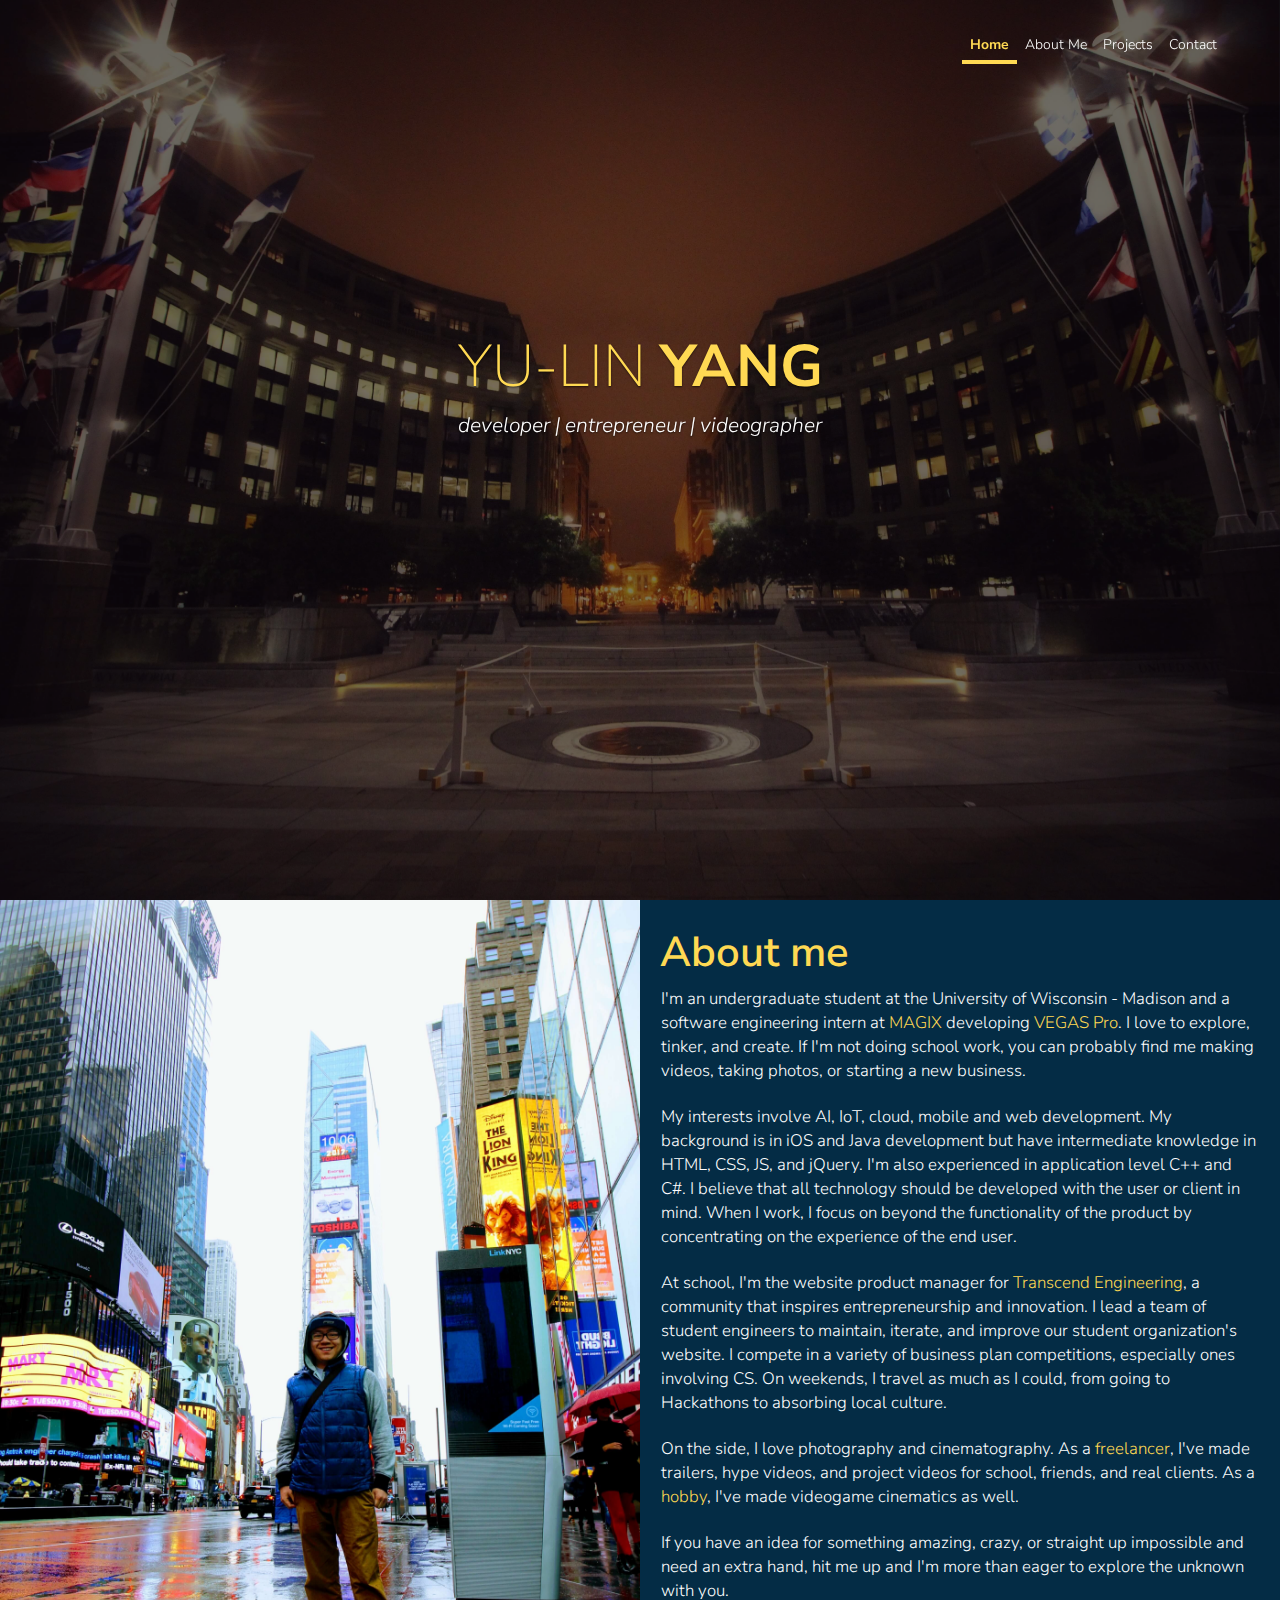
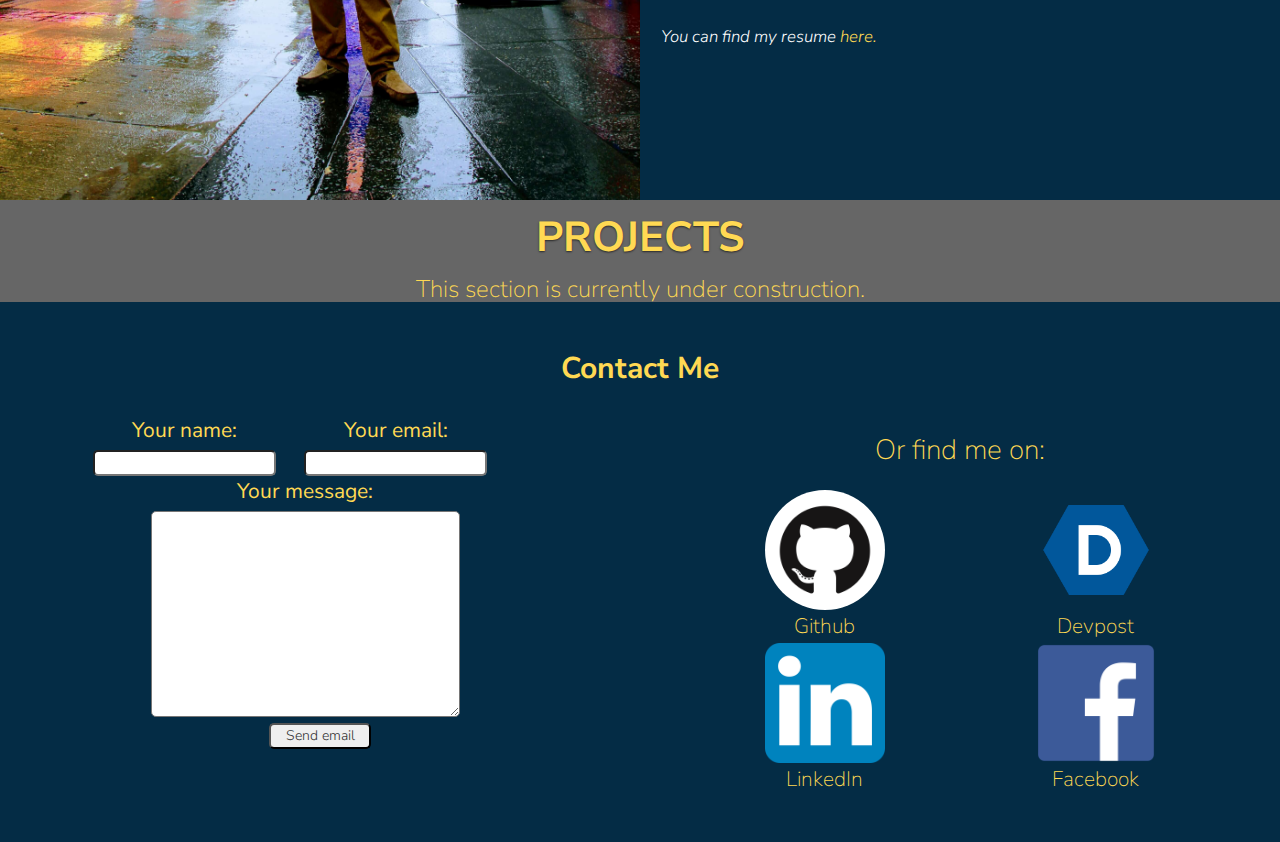
==== index.html @ 36b56dd6 "Revise description" ====
<!DOCTYPE html>
<html lang="en">

<head>
  <meta charset="UTF-8">
  <meta name="referrer" content="origin">
  <title>Yu-Lin's Website</title>
  <link rel="stylesheet" href="https://maxcdn.bootstrapcdn.com/bootstrap/3.3.1/css/bootstrap.min.css">
  <link rel="stylesheet" href="css/style.css">
  <script src="js/prefixfree.min.js"></script>
  <meta name="viewport" content="width=device-width, initial-scale=1, maximum-scale=1, user-scalable=no">
  <meta name="theme-color" content="#042C45">
  <meta name="apple-mobile-web-app-status-bar-style" content="#042C45">
  <meta name="msapplication-navbutton-color" content="#042C45">
  <link rel="shortcut icon" href="resources/favicon.gif" />
  

  <meta property="og:title" content="Yu-Lin Yang"/>
  <meta property="og:type" content="profile"/>
  <meta property="og:url" content="http://www.yulinyang.me/"/>
  <meta property="og:image" content=" http://yulinyang.me/resources/preview.png"/>
  <meta property="og:site_name" content="Yu-Lin's Website"/>
  <meta property="fb:app_id" content="1234567890987654321"/>
  <meta property="og:description" content="Welcome to my site! Hope you enjoy!"/>
</head>














<body>

<header>
  <nav class="navbar navbar-default navbar-fixed-top" role="navigation">
    <div class="container">
      <div class="navbar-header">
        <button type="button" class="navbar-toggle collapsed" data-toggle="collapse" data-target="#collapse">
          <span class="sr-only">Toggle navigation</span>
          <span class="icon-bar"></span>
          <span class="icon-bar"></span>
          <span class="icon-bar"></span>
        </button>
        
      </div><!-- navbar-header -->





      <div class="collapse navbar-collapse" id="collapse">
        <ul class="nav navbar-nav navbar-right">
          <li class="active"><a href="#featured">Home</a></li>
          <li><a href="#about">About Me</a></li>
          <li><a href="#projects">Projects</a></li>
          <li><a href="#contact">Contact</a></li>
        </ul>        
      </div><!-- collapse navbar-collapse -->
    </div><!-- container -->
  </nav>



  <div class="carousel fade" data-ride="carousel" id="featured">

      <div class ="introduction">

          <h3>YU-LIN <b>YANG</b></h3>
          <p><i>developer | entrepreneur | videographer</i></p>
      </div>


    <ol class="carousel-indicators">
    </ol>

    <div class="carousel-inner fullheight" data-interval="20000">
            <div class="item active"><img src="resources/1.jpg"></div>
            <div class="item"><img src="resources/2.jpg"></div>
            <div class="item"><img src="resources/3.jpg"></div>
            <div class="item"><img src="resources/4.jpg"></div>     
            <div class="item"><img src="resources/5.jpg"></div>
            <div class="item"><img src="resources/6.jpg"></div>  
            <div class="item"><img src="resources/7.jpg"></div>              
    </div><!-- carousel-inner -->


    <a class="left carousel-control" href="#featured" role="button" data-slide="prev">
      <span class="glyphicon glyphicon-chevron-left"></span>
    </a>
    <a class="right carousel-control" href="#featured" role="button" data-slide="next">
      <span class="glyphicon glyphicon-chevron-right"></span>
    </a>
  </div><!-- featured carousel -->


</header>








<div class="main">

  <div class="page" id="about">
    <div class="container-fluid" id="about_container">
      <div class="row" id="about_row">

        <div class=" halfPicture col-lg-6 col-md-6 fullheight" id="portrait">
        </div> 

        <div class="about_text col-lg-6 col-md-6 fullheight" id="about_text_id">
              <h3>About me</h3>
              <p>I'm an undergraduate student at the University of Wisconsin - Madison and a software engineering intern at <a href="http://www.magix.com/us/" target="_blank">MAGIX</a> developing <a href="http://www.vegascreativesoftware.com/us/" target="_blank">VEGAS Pro</a>. I love to explore, tinker, and create. If I'm not doing school work, you can probably find me making videos, taking photos, or starting a new business.</p><br>
              <p>My interests involve AI, IoT, cloud, mobile and web development. My background is in iOS and Java development but have intermediate knowledge in HTML, CSS, JS, and jQuery. I'm also experienced in application level C++ and C#. I believe that all technology should be developed with the user or client in mind. When I work, I focus on beyond the functionality of the product by concentrating on the experience of the end user.
              </p><br>
              <p>At school, I'm the website product manager for <a href="http://transcend.engineering/" target="_blank">Transcend Engineering</a>, a community that inspires entrepreneurship and innovation. I lead a team of student engineers to maintain, iterate, and improve our student organization's website. I compete in a variety of business plan competitions, especially ones involving CS. On weekends, I travel as much as I could, from going to Hackathons to absorbing local culture.
              </p><br>
              <p>On the side, I love photography and cinematography. As a <a href="https://www.youtube.com/user/SayW4Wumbo" target="_blank">freelancer</a>, I've made trailers, hype videos, and project videos for school, friends, and real clients. As a <a href="https://www.youtube.com/user/triplexlink" target=_"blank">hobby</a>, I've made videogame cinematics as well.
              </p><br>
              <p>If you have an idea for something amazing, crazy, or straight up impossible and need an extra hand, hit me up and I'm more than eager to explore the unknown with you.
              </p><br>
              <p><em>You can find my resume <a href="resources/Yu-Lin_Yang_Resume_2017.pdf" target="_blank">here.</a></em>
        </div> 


      </div><!-- outer row -->
    </div><!-- container -->
  </div><!-- about page -->




  <div class="page" id="projects">
    <div id="h2Title"><h2>PROJECTS</h2></div>
    <div id="h3Title"><h3>This section is currently under construction.</h3></div>





<!--

    <div class="container" id="proj_cont">
      
      <div class="row" id="proj_row">

          <div class="proj col-md-6 col-lg-4">
            <img class="globe" src="resources/globe.png" alt="Avatar">
            <div class="middle">
                <div class="midtext">
                  <a href="projects/globe.html">3D Infographic</a> of Global Terrorism Attacks from 2012-2014 (2016, web.gl, html, css, js)
                </div>
              </div>
            <span class="project"></span>
          </div>



          <div class="proj col-md-6 col-lg-4">
            <img class="globe" src="resources/pocketnote.jpg" alt="Avatar">
            <div class="middle">
                <div class="midtext">
                  <a href="projects/pocketnote.html">PocketNote</a>
                </div>
              </div>
            <span class="project"></span>
          </div>


          <div class="proj col-md-6 col-lg-4">
            <img class="globe" src="resources/ticketbuddy.jpg" alt="Avatar">
            <div class="middle">
                <div class="midtext">
                  <a href="projects/ticketbuddy.html">TicketBuddy</a>
                </div>
              </div>
            <span class="project"></span>
          </div>

          <div class="proj col-md-6 col-lg-4">
            <img class="globe" src="resources/sweeper.jpg" alt="Avatar">
            <div class="middle">
                <div class="midtext">
                  <a href="projects/sweeper.html">Sweeper</a>
              </div>
            <span class="project"></span>
          </div>










        <blockquote class="proj col-md-6 col-lg-3" id="ticketbuddy">
          <div class="quote">
            <span class="intro">UW-Madison TicketBuddy <br>(2016, iOS, Swift, Xcode, Firebase, Node.js)</span>
            <span class="more">At UW Madison, there are many people trying to buy/sell football tickets the day before/of the game and trying to communicate over other forms of social media such as Facebook and Snapchat. Many of the buyers/sellers have trouble communicating with other buyers/sellers. This app attempts to streamline that process of finding matches and efficiently completing transactions. I used Swift in Xcode to build the foundation of the app. I implemented Firebase to have a database to store the login data. I instantiated a local Node.js server to store the posting data for each game.<p> More information can be found <a href="https://github.com/yyang0087/TicketBuddy" target="_blank">here.</a></p>
            </span>
            <span class="project"></span>
          </div>
        </blockquote>

        <blockquote class="proj col-md-6 col-lg-3" id="pocketnote">
          <div class="quote">
            <span class="intro">PocketNote (2016, iOS, Swift, XCode)</span>
            <span class="more">This is a simple notetaking app that is made to mimic a short, clean, and concise note in a pocket. The design is to minimize clutter, and notifications allow the user to be periodically reminded of the note. <p> More information can be found <a href="https://github.com/yyang0087/PocketNote"target="_blank">here.</a></p></span>
            <span class="project"></span>
          </div>
        </blockquote>

        <blockquote class="proj col-md-6 col-lg-3" id="sweeper">
          <div class="quote">
            <span class="intro">Process Sweeper (2015, Processing, Java)</span>
            <span class="more">This is a mini project during the summer of 2015 that utilizes Processing, a software that allows intuitive visual Java.<p> More information can be found <a href="https://github.com/yyang0087/Process-Sweeper" target="_blank">here.</a></p></span>
            <span class="project"></span>
          </div>
        </blockquote>


-->

      </div>
    </div><!-- container -->
  </div><!-- testimonials page -->
  <!-- <div id="h3Title"><h3>I apologize for the inconvenience :-)</h3></div> -->
</div><!-- main -->




<div class="page" id="contact">
  <div class="container-fluid">
    <h2><b>Contact Me</b></h2>
    <div class="row" id="cform">


      <form class="col-lg-6" id="contact-form" method="POST">
        <div class ='row col-lg-12'>
          <div class="row col-lg-5 col-lg-offset-1">
            <label class= "contact_title" for="name" style="font-weight:normal;">Your name:</label><br />
            <input type="text" name="name" placeholder="" type="text" size"30" /><br />
          </div>
          <div class="row col-lg-5">
            <label class= "contact_title" for="email" style="font-weight:normal;">Your email:</label><br />
            <input type="email" name="_replyto" placeholder="">
            <input type="hidden" name="_subject" value="Website contact" />
          </div>
        </div>
        <div class="row col-lg-12">
          <label class= "contact_title" for="message" style="font-weight:normal;">Your message:</label><br />
          <textarea name="message" placeholder=""rows="10" cols="36"></textarea><br />
          <input type="text" name="_gotcha" style="display:none" />
        </div>

          <input class="row col-lg-2 col-lg-offset-5" type="submit" value="Send email">
      </form>
      <script>
          var contactform =  document.getElementById('contact-form');
          contactform.setAttribute('action', 'https://formspree.io/' + 'yyang0087' + '@' + 'gmail' + '.' + 'com');
      </script>

      <div class="container-fluid col-lg-6" id="icons">
            <h3 class= "contact_title" >Or find me on: </h3>
            <div class="row">
              <article class="links col-xs-6">
                <a href="https://github.com/yyang0087" target="_blank">
                  <img class="icon" src="resources/gh.png" alt="Icon" id="git">
                  <h4 class= "contact_title" >Github</h4>
                </a>
              </article>
              <article class="links col-xs-6">
                <a href="https://devpost.com/yyang0087" target="_blank">
                  <img class="icon" src="resources/devpost.png" alt="Icon">
                  <h4 class= "contact_title" >Devpost</h4>
                </a>
              </article>
              <article class="links col-xs-6">
                <a href="https://www.linkedin.com/in/yu-lin-yang-665923103" target="_blank">
                  <img class="icon" src="resources/linkedin.png" alt="Icon">
                  <h4 class= "contact_title" >LinkedIn</h4>
                </a>
              </article>
              <article class="links col-xs-6">
                <a href="https://facebook.com/yyang0087" target="_blank">
                  <img class="icon" src="resources/facebook.png" alt="Icon">
                  <h4 class= "contact_title" >Facebook</h4>
                </a>
              </article>

            </div>
      </div> <!-- doctor -->  


    </div>        
  </div>
</div>

<script src="https://ajax.googleapis.com/ajax/libs/jquery/1.11.1/jquery.min.js"></script>
<script src="https://maxcdn.bootstrapcdn.com/bootstrap/3.3.1/js/bootstrap.min.js"></script>
<script src="js/main.js"></script>
</body>
</html>
---- css/style.css ----
@import url('https://fonts.googleapis.com/css?family=Nunito+Sans:300,400,600,700');

/**  Basic Page CSS **/
body{
  font-family: "Nunito Sans", sans-serif;
  font-weight: 300;
  font-size: 2em;
  position: relative;
}

h1, h2, h3, h4, h5, h6 {
  font-family: "Nunito Sans", sans-serif;
  font-weight: 100;
  margin: 0;
}
#h3Title {
  text-align: center;
  color: #FFD953;
}

@media all and (max-width: 2560px) { /* screen size until 1200px */
    body {
        font-size: 1.7em; /* 1.5x default size */
    }
}
@media all and (max-width: 1367px) { /* screen size until 1200px */
    body {
        font-size: 1.4em; /* 1.5x default size */
    }
}
@media all and (max-width: 800px) { /* screen size until 1000px */
    body {
        font-size: 1.2em; /* 1.2x default size */
    }
}

@media all and (max-height: 769px) { /* screen size until 1000px */
    .about_text {
        font-size: 0.8em; /* 1.2x default size */
    }
}
@media all and (max-height: 545px) { /* screen size until 1000px */
    .about_text {
        font-size: 0.6em; /* 1.2x default size */
    }
}


.about_text a {
    color: #FFD953; !important;
}

/**  Header Navigation **/

header .navbar {
  padding: 30px 0;
  transition: all .5s ease-out;
}

header .navbar-default {
  background-color: transparent;
  border: none;
}

header .navbar-default .navbar-nav a {
  color: white;
  padding: 5px 8px;
}

header .navbar-default .navbar-nav a:hover {
  color: #ffc266;
}

header .navbar-default .navbar-nav .active a {
  font-weight: 700;
  color: #FFD953;
  background: transparent;
  border-bottom: 4px solid #FFD953;
  text-shadow: none;
}

header .navbar-default .navbar-nav .active a:hover {
  color: #80b3ff;
  background: transparent;
  text-shadow: none;
}


/**  Navbar Toggle **/
header .navbar-toggle {
  background-color: #279182;
}

header .navbar-default .navbar-toggle .icon-bar {
  background-color: white;
}

@media only screen
and (max-width: 768px) {
  header .navbar-collapse.in {
    background-color: rgba(0,0,0, .5);
  }
}

/**  nav inbody **/

header .inbody {
  background: rgb(35,80,103);
}

header .navbar.inbody {
  padding-top: 0;
  padding-bottom: 0;
}

header .navbar.inbody .navbar-nav {
  padding-top: 10px;
}

header .inbody .navbar-brand {
  background-size: 43px;
  background-position: top left;
  margin-top: 5px;
  padding-bottom: 0;
  margin-left: 10px;
}

header .inbody .navbar-brand h1 {
  font-size: 1.1em;
  padding-left: 38px;
}

header .inbody .navbar-brand span.subhead {
  display: none;
}


/**header .introduction {
  position: absolute;
  bottom: 50%;
  left: 25%;
  z-index: 100;
  color: white;
  text-shadow: 0 1px 2px rgba(0,0,0,.6);
  text-align: center;
  margin-bottom: 30px;
}*/
header .introduction {
    width: 90%;
    height: 50%;

    position: absolute;
    z-index: 200;
    top:200px;
    bottom: 0;
    left: 0;
    right: 0;

    margin: auto;
    color: white;
    text-shadow: 0 1px 2px rgba(0,0,0,.6);
    text-align: center;
}
header .introduction img.icon {
  display: none;
  width: 150px;
  margin: 0 auto;
  margin-bottom: 0px;
  border-radius: 200px;
}
header .introduction h3 {
  font-size: 4.2em;
  margin: 10px;
  color: #FFD953;

}
header .introduction p {
  font-size: 1.5em;
  margin: 10px;
  color: #FFFFFF;
}


/**  Carousel Fade **/

.carousel.fade {
  opacity: 1;
}

.carousel.fade .item {
  transition: opacity ease-out 1.5s;
  left: 0;
  opacity: 0;
  top: 0;
  position: absolute;
  width: 100%;
  display: block;
}

.carousel.fade .item:first-child {
  top: auto;
  opacity: 1;
  position: relative;
}

.carousel.fade .item.active {
  opacity: 1;

}

.carousel-control {
  opacity: 0;
}

.carousel-control.right,
.carousel-control.left {
  background-image: none;
}

#featured .item {
  background-size: cover;
  background-repeat: no-repeat;
  background-position: center center;
  width: 100%;
  height: 100%;
  filter: brightness(50%);
}







/**  Page **/
.page {
  padding: 50px 0;
}

.page h2 {
  color: #FFD953;
  text-align: center;
  margin-bottom: 30px;
}




/**  Page -- About Me **/

#about {
  padding: 0px;
  /**background-image: linear-gradient(to bottom, #E4D29D, #CDAE50);*/
}


.about_text {
  padding: 20px 0px;
  left: 0;
  right: 0;
  z-index: 150;
  background: #042C45;
}

.about_text h3 {
  
  font-weight: 600;
  font-size: 3em;
  color: #FFD953;
  padding: 10px;
  margin: 0px 10px 0px;
}

.about_text p {
  font-size: 1.2em;
  padding: 1px;
  margin: 0px 20px;
  color: #FFFFFF;
}

.about_text img {
  width: 100%;
}
.halfPicture{
  background: url(../resources/candidate.jpg) no-repeat center center;
  background-size: cover;

}
.extend{
  height: auto !important;
}
.restore {
  background-size: cover;
}
.elim {
  display: none;
}

/**
.about_text_adjustment {
  background: url(../resources/train.jpg) no-repeat center center;
  background-size: cover;
  filter: brightness(70%);
}*/
.container_fluid .about_text_adjustment p {
  font-size: 1em;
  color: #000000;
}











/**  Page -- projects **/

#projects {
  padding: 0;
  /**background: url(../resources/6.jpg) no-repeat fixed center;*/
  background-color: #666666;
}
#proj_row {

}
.proj {
  overflow: hidden;
  text-align: center;
  padding: 10px 10px;
}
.globe {
    max-width:100%;
    /*max-height:50%;*/
    vertical-align: middle;
}
#projects h2 {
  /**display: none;*/
  font-size: 3em;
  color: #FFD953;
  line-height: 1.8;
  font-weight: bold;
  margin: auto;
  text-shadow: 0 1px 2px rgba(0,0,0,.6);
  text-align: center;
}




.middle {
  position: absolute;
  top: 0;
  bottom: 0;
  left: 0;
  right: 0;
  height: 100%;
  width: 100%;
  opacity: 0;
  transition: .5s ease;
  background-color: rgba(0,0,0,0.5);
  margin: 10px;
  vertical-align: center;
}

.proj:hover .middle {
  opacity: 1;
}

#projects .globe {

}
.midtext {
  color: white;
  font-size: 20px;
  position: absolute;
  top: 50%;
  left: 50%;
  transform: translate(-50%, -50%);
  -ms-transform: translate(-50%, -50%);
}








#projects blockquote {
  margin: 0;
  padding: 0;
  border-left: none;
  min-height: 500px;
  position: relative;
}

#projects blockquote .quote {
  background-color: rgba(255,255,255,.6);
  padding: 20px 5%;
  position: absolute;
  bottom: 0;
  width: 75%;
  font-weight: 400;
  border-radius: 0 50px 0 0;
}

#projects blockquote .quote:hover {
  background-color: rgba(239,240,196,.9);
}

#projects #pocketnote {
  background: url(../resources/pocketnote.jpg) no-repeat center center;
  background-size: cover;
}

#projects #ticketbuddy {
  background: url(../resources/ticketBuddy.jpg) no-repeat center center;
  background-size: cover;
}

#projects #sweeper {
  background: url(../resources/sweeper.jpg) no-repeat center center;
  background-size: cover;
}

#projects .quote {
  font-size: 1.2em;
  line-height: 110%;
  font-weight: 400;
}


#projects .quote .more, #projects .project {
  opacity: 0;
  font-size: 0;
  line-height: 0;
  padding-top: 10px;
}


#projects .quote:hover .more {
  font-family: "Open Sans", sans-serif;
  font-weight: 100;
  display: block;
  opacity: 1;
  font-size: .8em;
  line-height: 120%;
}

#projects .quote:hover .project {
  display: block;
  font-size: .7em;
  text-align: right;
}


#projects .quote:hover .intro::after {
  content: '';
}


.thumb {
    margin-bottom: 30px;
}
.proj-thumbnails {

  border-radius: 55px;
}


.featureproj {
    display: block;
    width: 100%;
    margin: 0;
}

.author {
    font-style: italic;
    line-height: 1.3;
    color: #aab6aa;
}

.blog-stripe .block-title {
    background: black;
    width: 100%;
    color: white;
    height: 100px;
    padding-top: 20px;
}

.all-blogs .media {
    margin-left: -40px;
    padding-bottom: 20px;
    border-bottom: 1px solid #CCCCCC;
}












/**  Page -- contact **/
#contact{
  background: rgba(104,73,49,.5);
  background: #042C45;
  background-size: cover;
  text-align: center;

}
#contact img.icon {
  text-align: center;
  display: block;
  margin: 5px auto;
  width: 120px;
}
#icons {
  padding: 0 5%;
}
/**#contact .form {
  background-color: #55ffff;
  background-size: cover;
  margin: 0 auto;
}
*/
/**#contact .container {
  background-color: #55ffff;
  background-size: cover;
}
*/

.links {
  margin: 0px 0;
  text-align: center;
  max-width:100%;
  max-height:100%;
}
/**@media only screen 
and (min-width: 450px)
and (max-width: 768px) {
  .link img {
    padding: 0 20%;
  }
}


*/
input{
  -webkit-border-radius: 5px;
  -moz-border-radius: 5px;
  border-radius: 5px;
}
textarea {
  -webkit-border-radius: 5px;
  -moz-border-radius: 5px;
  border-radius: 5px;
}
.contact_title {
  font-size: 1.5em;
  color: #FFD953;
}
#contact h3 {
  margin: 10px;
  font-size: 2em;
  color: #FFD953;
  line-height: 1.8;
}
#git {
  border-radius: 900px;
}
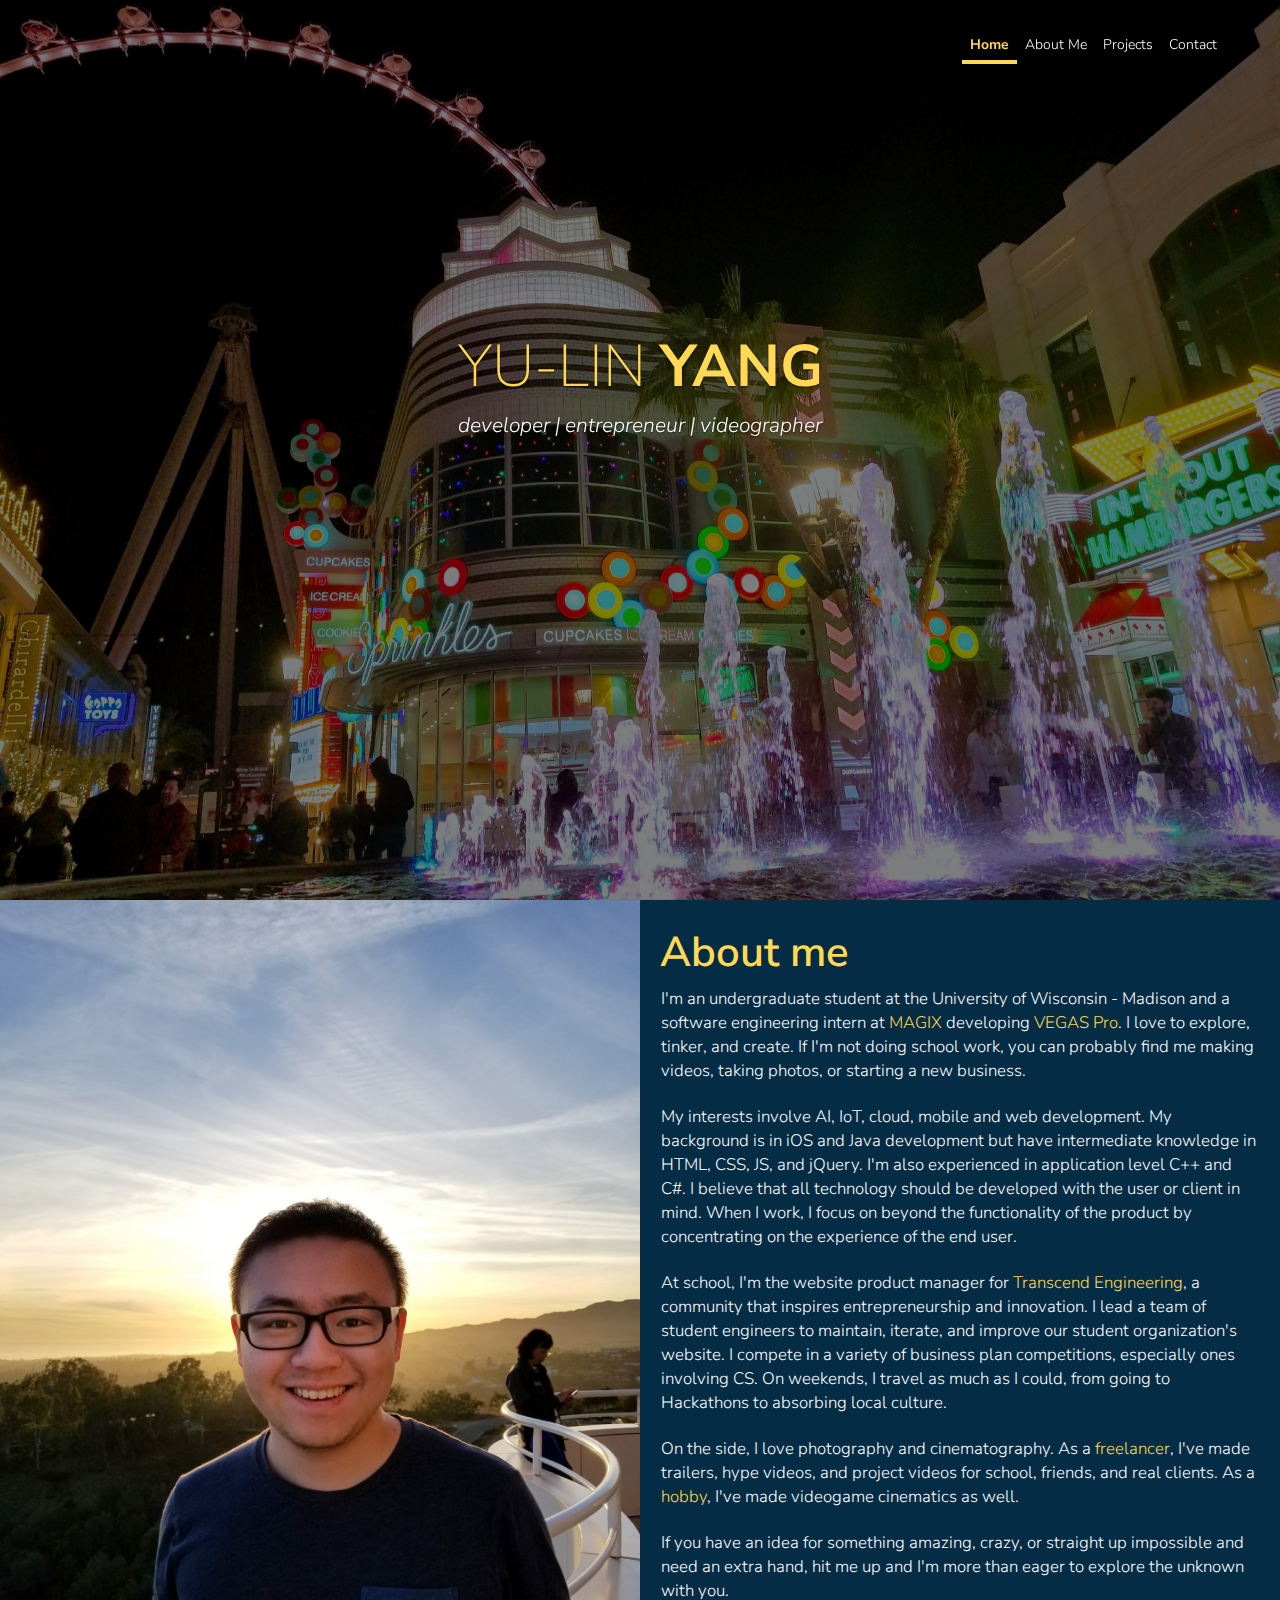
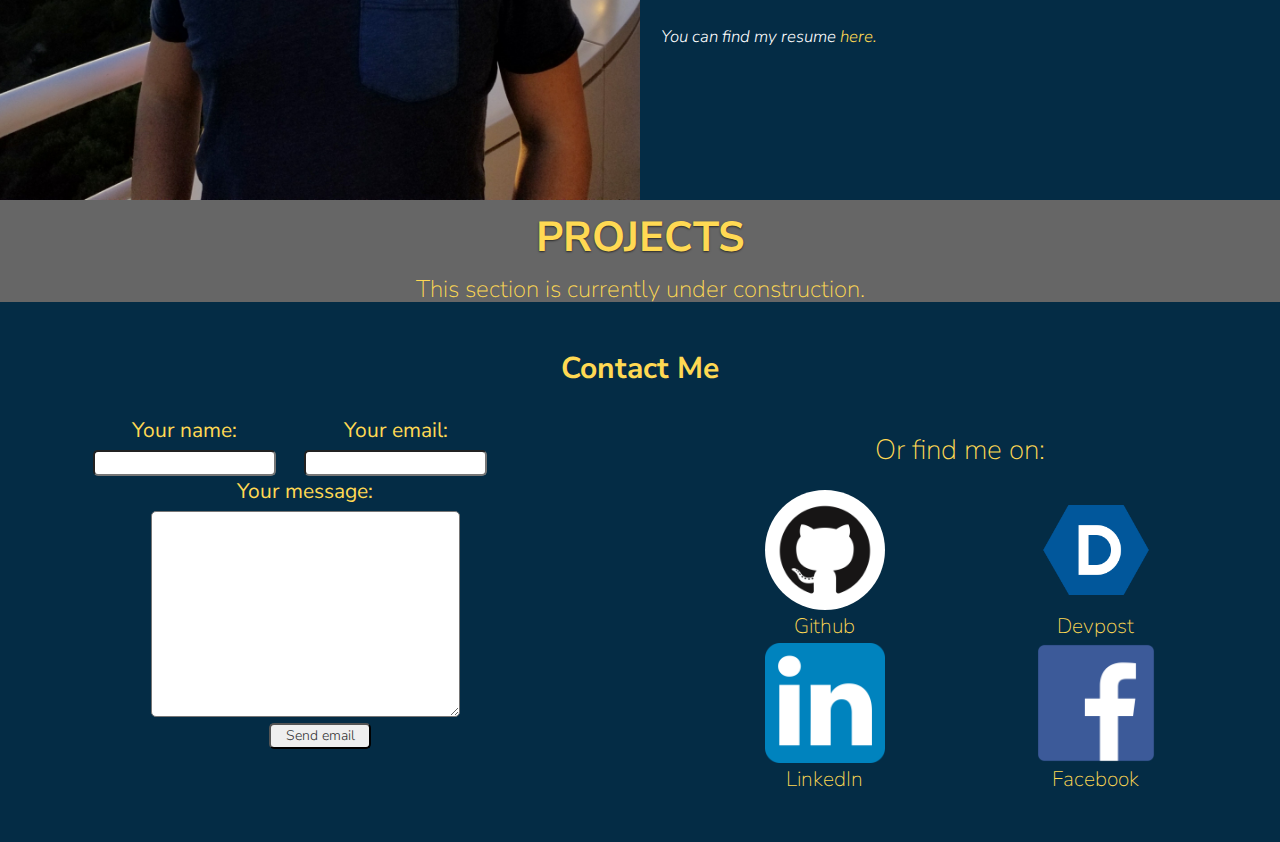
==== commit 72f21212: "2018 update" ====
--- a/index.html
+++ b/index.html
@@ -87,8 +87,7 @@
             <div class="item"><img src="resources/3.jpg"></div>
             <div class="item"><img src="resources/4.jpg"></div>     
             <div class="item"><img src="resources/5.jpg"></div>
-            <div class="item"><img src="resources/6.jpg"></div>  
-            <div class="item"><img src="resources/7.jpg"></div>              
+ 
     </div><!-- carousel-inner -->
 
 
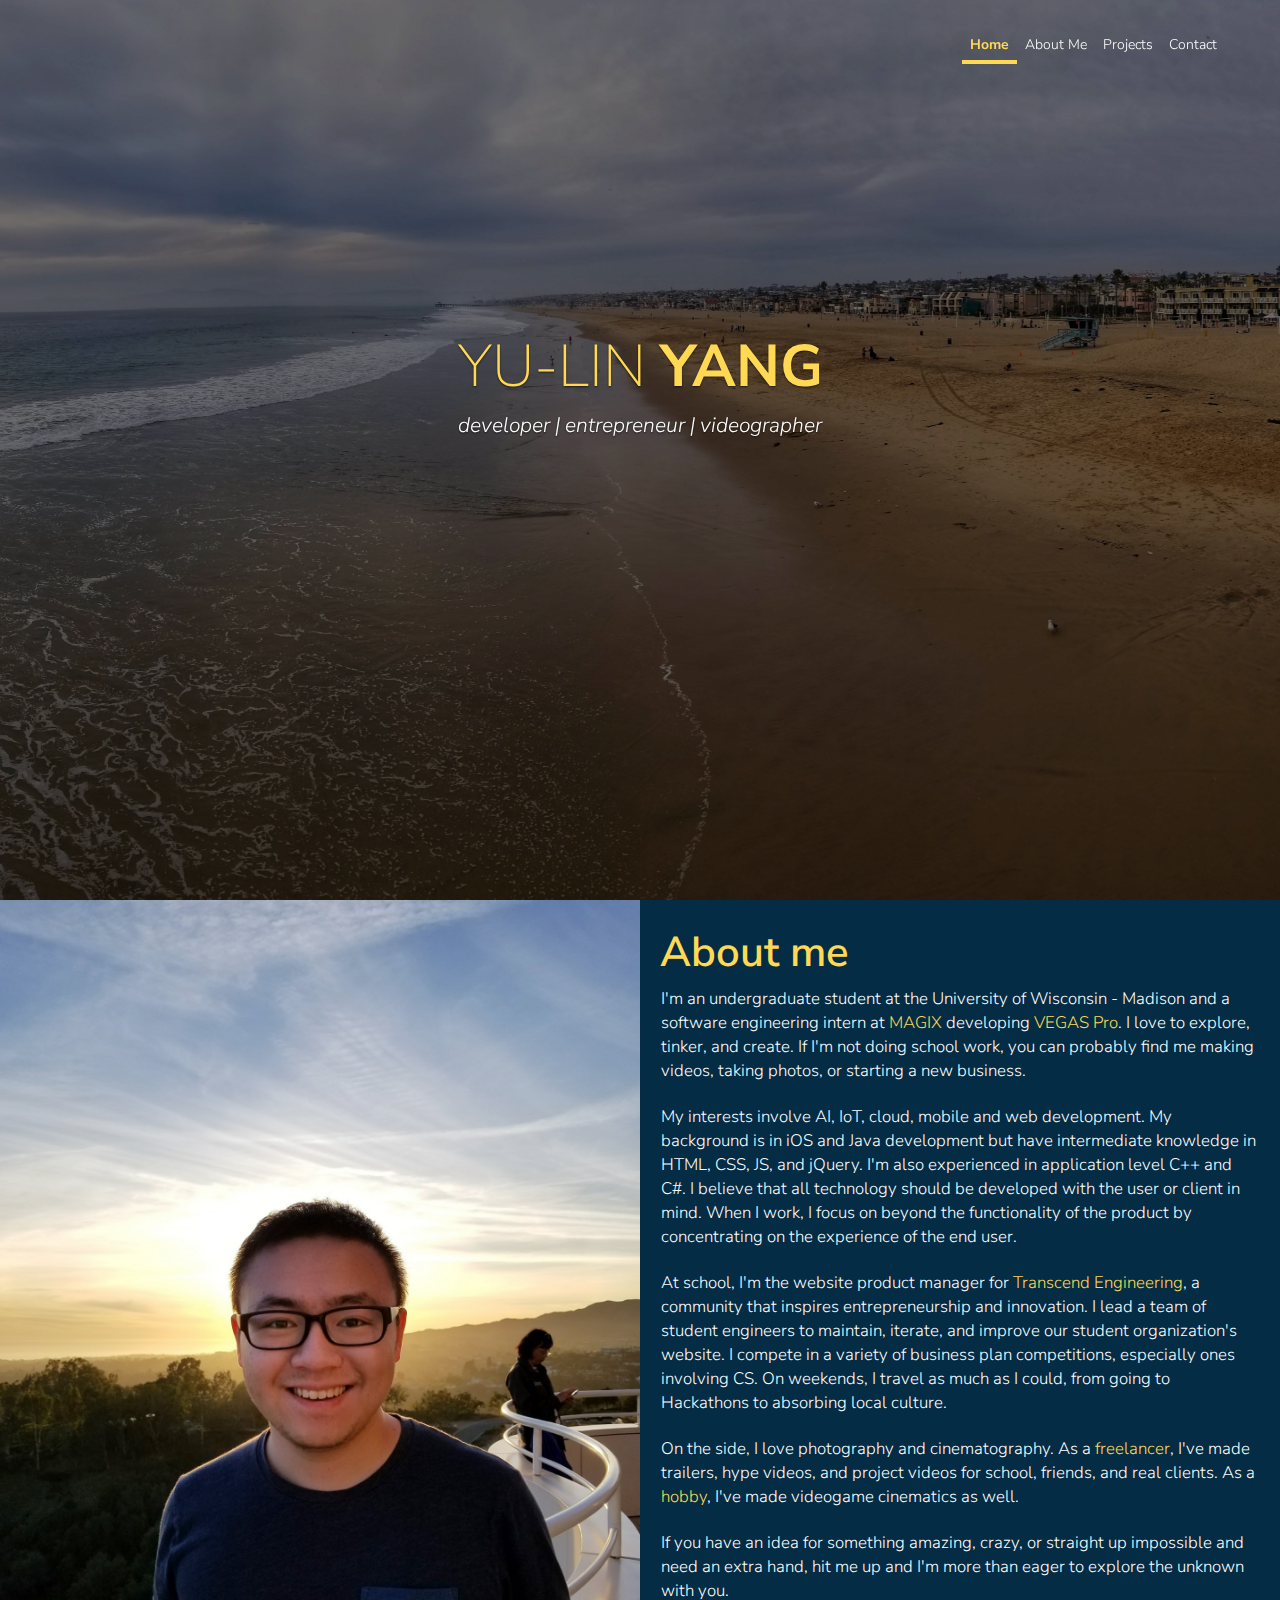
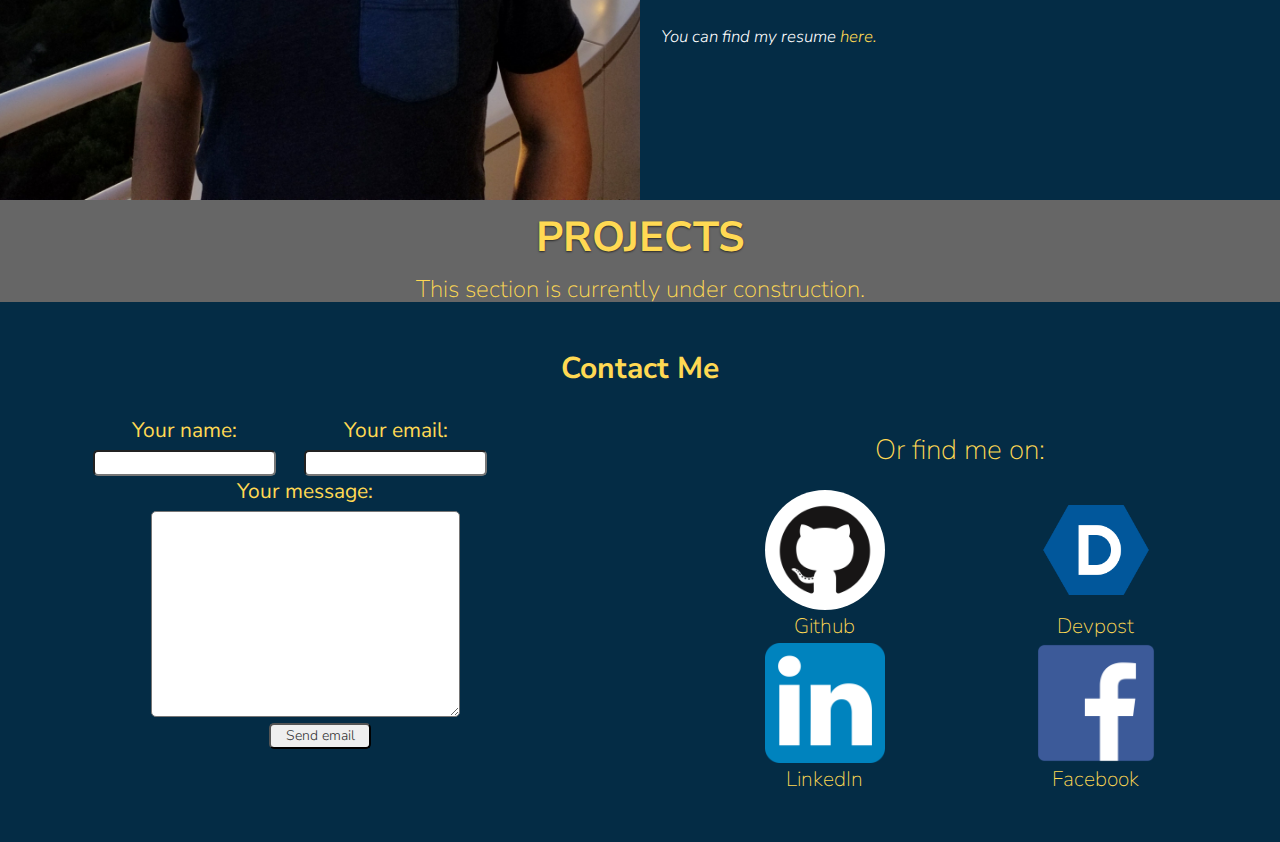
==== commit e1908beb: "Fix Resume typo" ====
--- a/index.html
+++ b/index.html
@@ -129,7 +129,7 @@
               </p><br>
               <p>If you have an idea for something amazing, crazy, or straight up impossible and need an extra hand, hit me up and I'm more than eager to explore the unknown with you.
               </p><br>
-              <p><em>You can find my resume <a href="resources/Yu-Lin_Yang_Resume_2017.pdf" target="_blank">here.</a></em>
+              <p><em>You can find my resume <a href="resources/Yu-Lin_Yang_Resume_2018.pdf" target="_blank">here.</a></em>
         </div> 
 
 
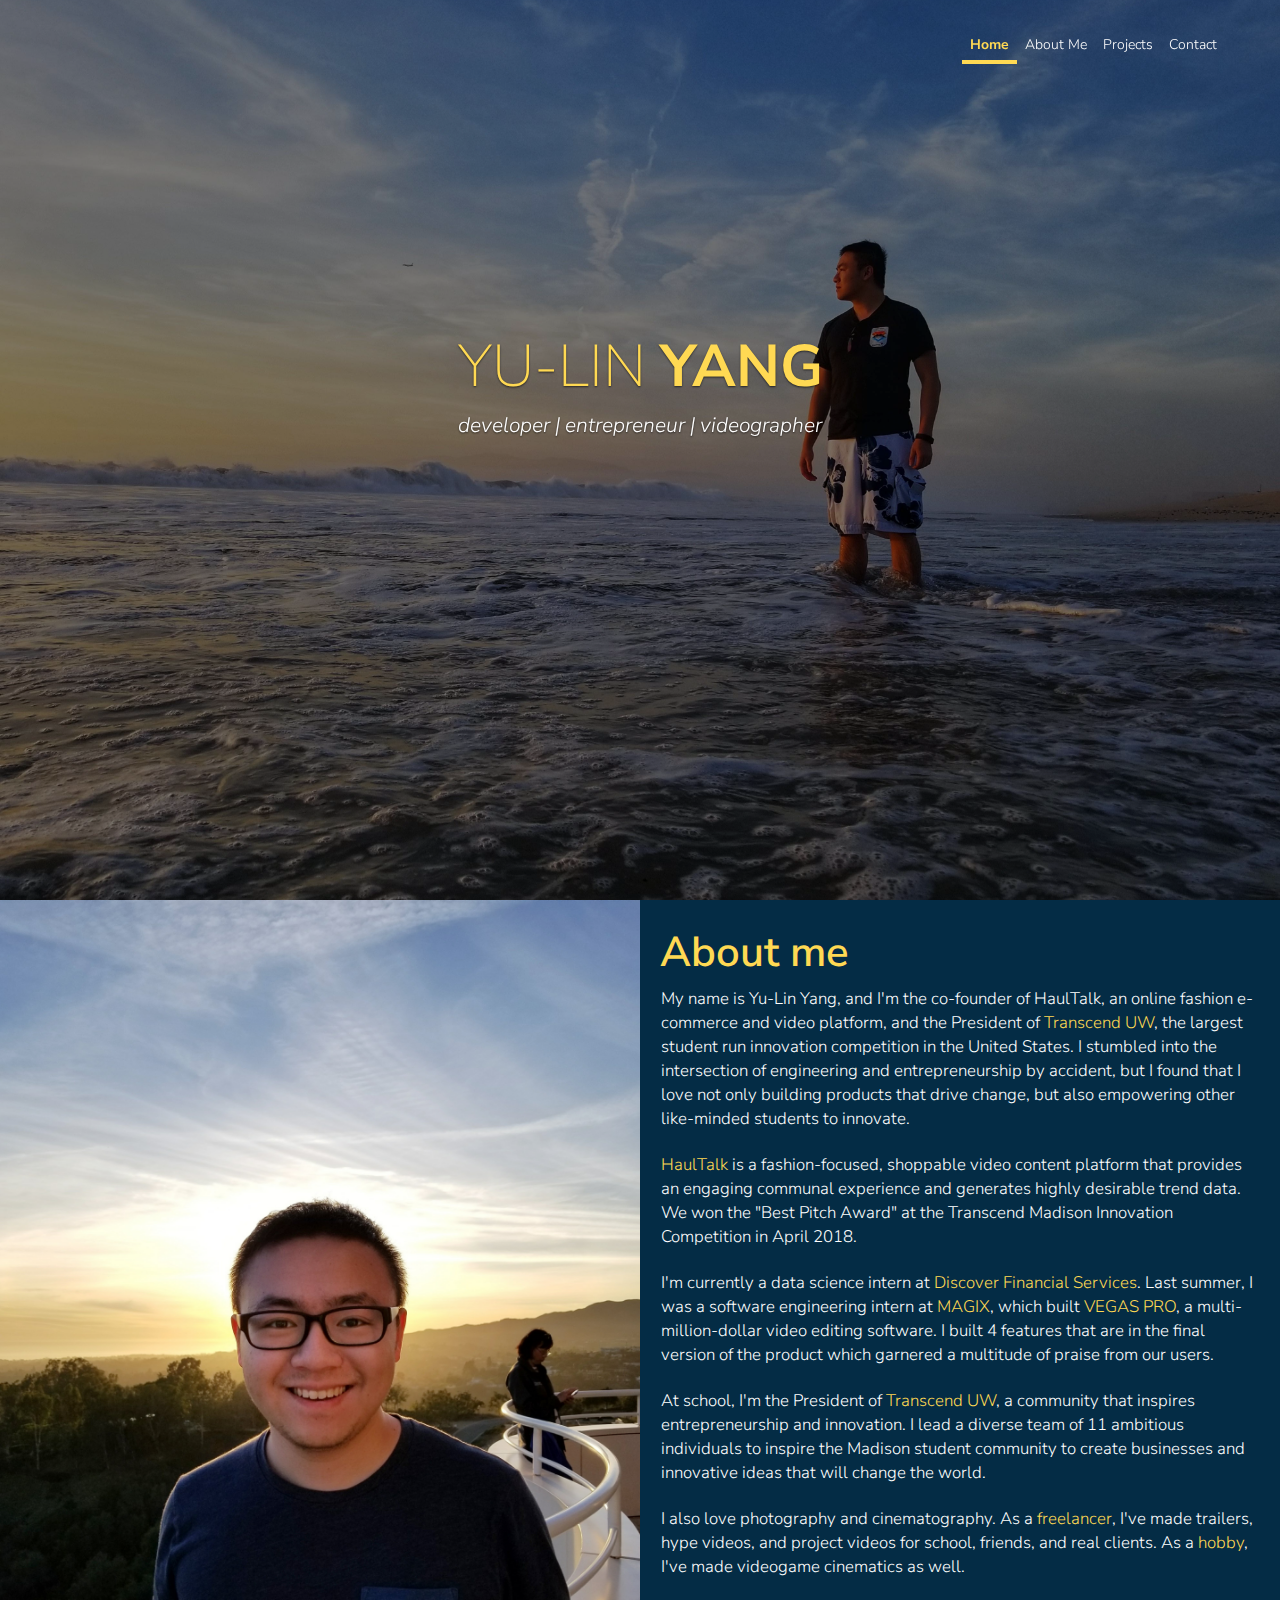
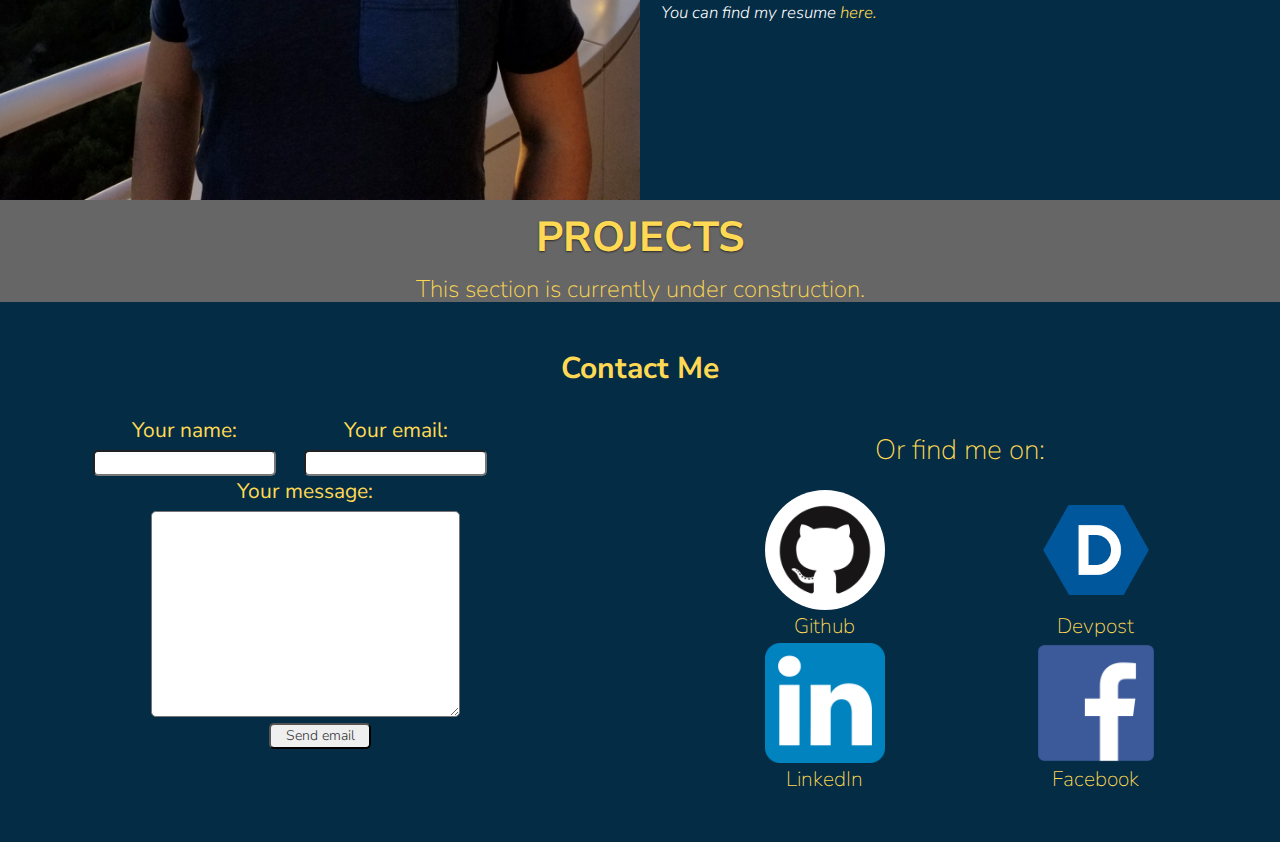
==== commit f346acdc: "Bio update" ====
--- a/index.html
+++ b/index.html
@@ -120,15 +120,20 @@
 
         <div class="about_text col-lg-6 col-md-6 fullheight" id="about_text_id">
               <h3>About me</h3>
-              <p>I'm an undergraduate student at the University of Wisconsin - Madison and a software engineering intern at <a href="http://www.magix.com/us/" target="_blank">MAGIX</a> developing <a href="http://www.vegascreativesoftware.com/us/" target="_blank">VEGAS Pro</a>. I love to explore, tinker, and create. If I'm not doing school work, you can probably find me making videos, taking photos, or starting a new business.</p><br>
-              <p>My interests involve AI, IoT, cloud, mobile and web development. My background is in iOS and Java development but have intermediate knowledge in HTML, CSS, JS, and jQuery. I'm also experienced in application level C++ and C#. I believe that all technology should be developed with the user or client in mind. When I work, I focus on beyond the functionality of the product by concentrating on the experience of the end user.
-              </p><br>
-              <p>At school, I'm the website product manager for <a href="http://transcend.engineering/" target="_blank">Transcend Engineering</a>, a community that inspires entrepreneurship and innovation. I lead a team of student engineers to maintain, iterate, and improve our student organization's website. I compete in a variety of business plan competitions, especially ones involving CS. On weekends, I travel as much as I could, from going to Hackathons to absorbing local culture.
-              </p><br>
-              <p>On the side, I love photography and cinematography. As a <a href="https://www.youtube.com/user/SayW4Wumbo" target="_blank">freelancer</a>, I've made trailers, hype videos, and project videos for school, friends, and real clients. As a <a href="https://www.youtube.com/user/triplexlink" target=_"blank">hobby</a>, I've made videogame cinematics as well.
-              </p><br>
+              <p>My name is Yu-Lin Yang, and I'm the co-founder of HaulTalk, an online fashion e-commerce and video platform, and the President of <a href="http://transcenduw.com/" target="_blank">Transcend UW</a>, the largest student run innovation competition in the United States. I stumbled into the intersection of engineering and entrepreneurship by accident, but I found that I love not only building products that drive change, but also empowering other like-minded students to innovate.
+              </p><br>
+              <p><a href="http://www.haultalk.com" target="_blank">HaulTalk</a> is a fashion-focused, shoppable video content platform that provides an engaging communal experience and generates highly desirable trend data. We won the "Best Pitch Award" at the Transcend Madison Innovation Competition in April 2018.
+              </p><br>
+              <p>I'm currently a data science intern at <a href="http://www.discover.com" target="_blank">Discover Financial Services</a>. Last summer, I was a software engineering intern at <a href="http://www.magix.com/us/" target="_blank">MAGIX</a>, which built <a href="http://www.vegascreativesoftware.com/us/" target="_blank">VEGAS PRO</a>, a multi-million-dollar video editing software. I built 4 features that are in the final version of the product which garnered a multitude of praise from our users.
+              </p><br>
+              <p>At school, I'm the President of <a href="http://transcenduw.com/" target="_blank">Transcend UW</a>, a community that inspires entrepreneurship and innovation. I lead a diverse team of 11 ambitious individuals to inspire the Madison student community to create businesses and innovative ideas that will change the world.
+              </p><br>
+              <p>I also love photography and cinematography. As a <a href="https://www.youtube.com/user/SayW4Wumbo" target="_blank">freelancer</a>, I've made trailers, hype videos, and project videos for school, friends, and real clients. As a <a href="https://www.youtube.com/user/triplexlink" target=_"blank">hobby</a>, I've made videogame cinematics as well.
+              </p><br>
+              <!--
               <p>If you have an idea for something amazing, crazy, or straight up impossible and need an extra hand, hit me up and I'm more than eager to explore the unknown with you.
               </p><br>
+              -->
               <p><em>You can find my resume <a href="resources/Yu-Lin_Yang_Resume_2018.pdf" target="_blank">here.</a></em>
         </div> 
 
@@ -289,7 +294,7 @@
                 </a>
               </article>
               <article class="links col-xs-6">
-                <a href="https://www.linkedin.com/in/yu-lin-yang-665923103" target="_blank">
+                <a href="https://www.linkedin.com/in/yyang0087" target="_blank">
                   <img class="icon" src="resources/linkedin.png" alt="Icon">
                   <h4 class= "contact_title" >LinkedIn</h4>
                 </a>
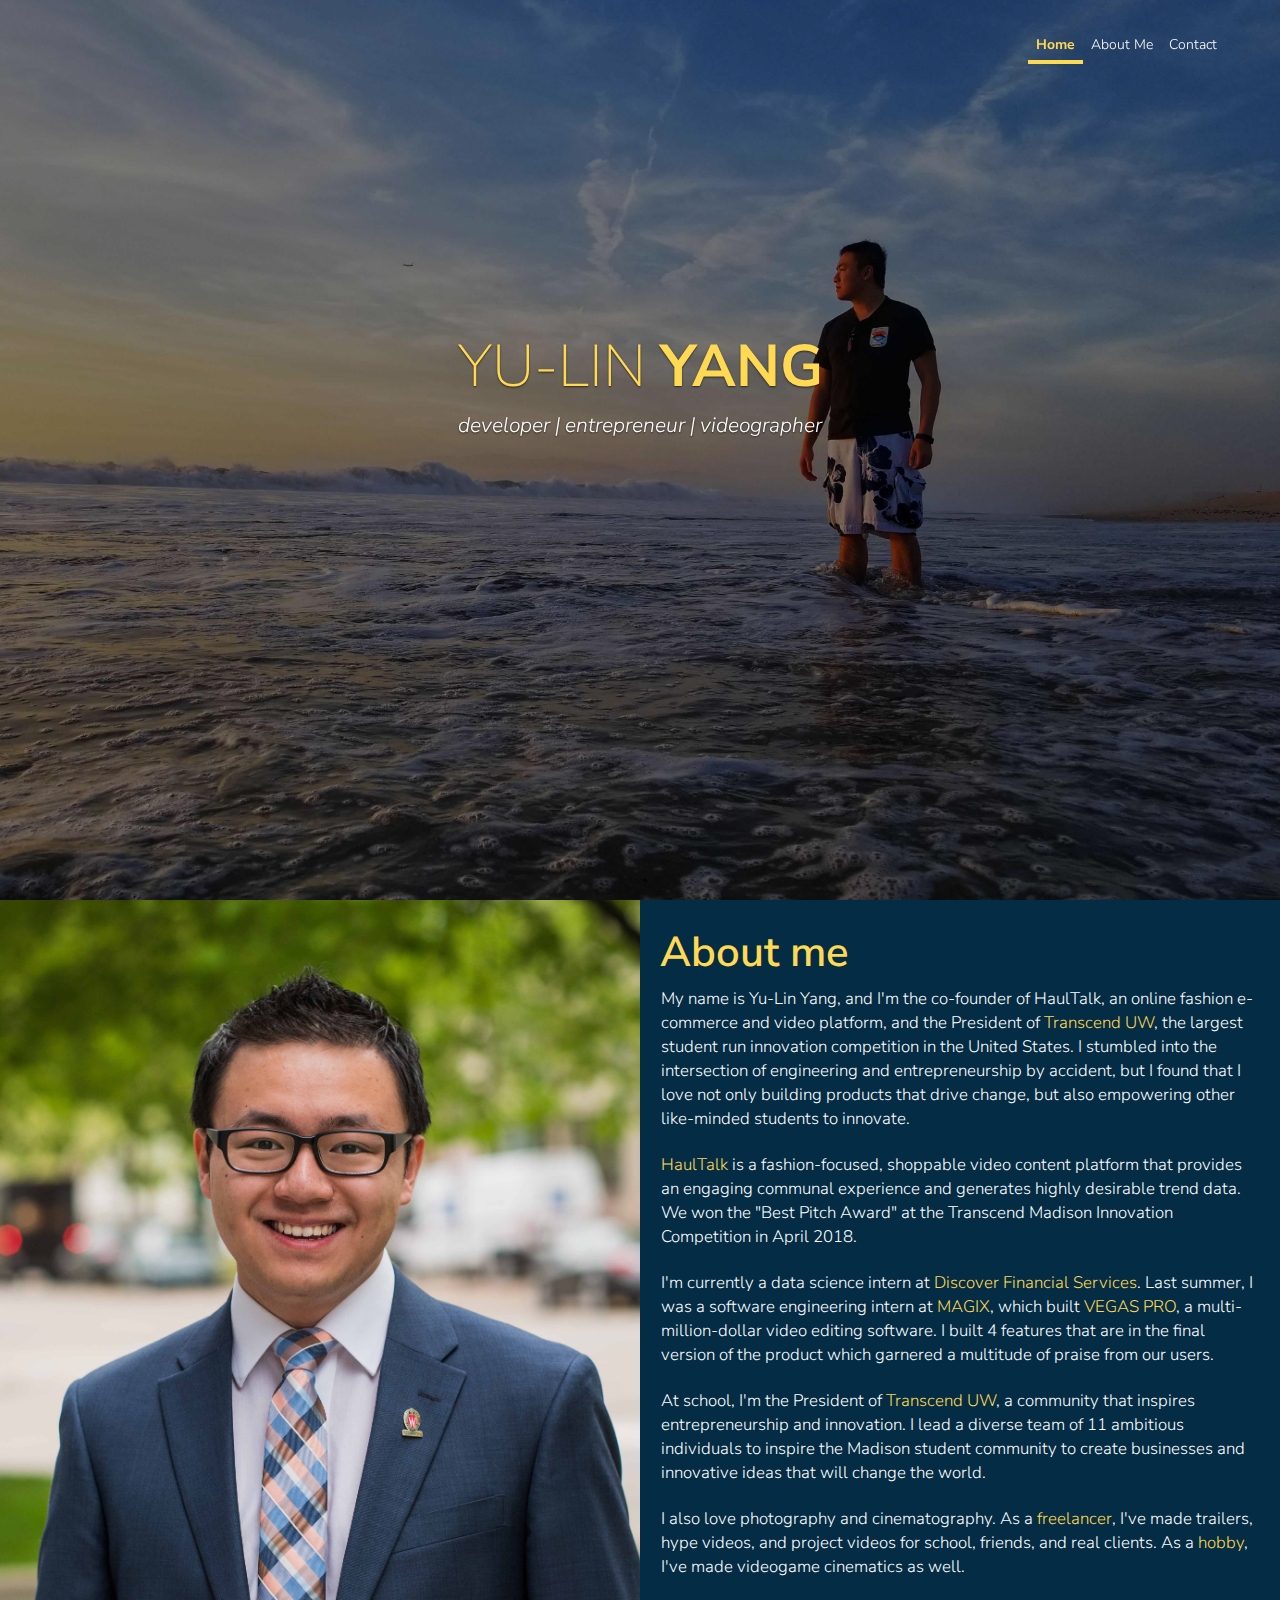
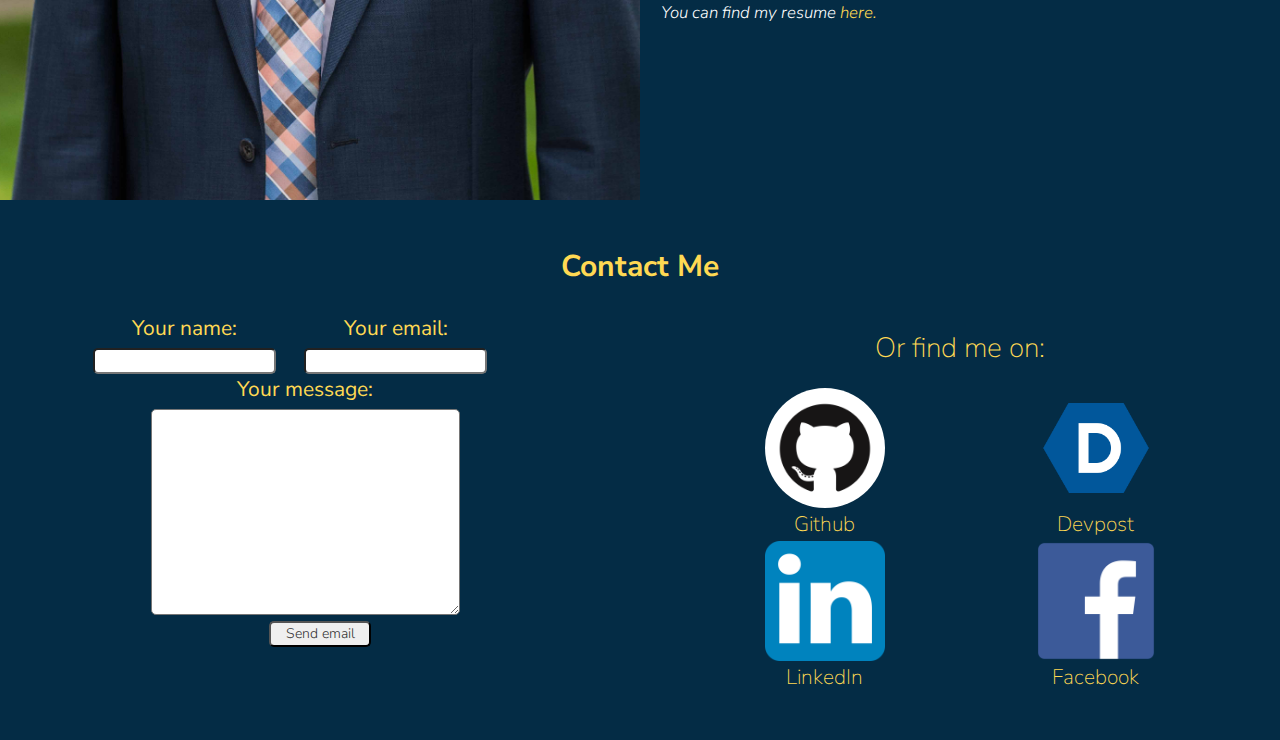
==== commit 0263275f: "compress images" ====
--- a/index.html
+++ b/index.html
@@ -60,7 +60,7 @@
         <ul class="nav navbar-nav navbar-right">
           <li class="active"><a href="#featured">Home</a></li>
           <li><a href="#about">About Me</a></li>
-          <li><a href="#projects">Projects</a></li>
+          <!-- <li><a href="#projects">Projects</a></li> -->
           <li><a href="#contact">Contact</a></li>
         </ul>        
       </div><!-- collapse navbar-collapse -->
@@ -143,13 +143,13 @@
   </div><!-- about page -->
 
 
-
+<!--
 
   <div class="page" id="projects">
     <div id="h2Title"><h2>PROJECTS</h2></div>
     <div id="h3Title"><h3>This section is currently under construction.</h3></div>
 
-
+-->
 
 
 
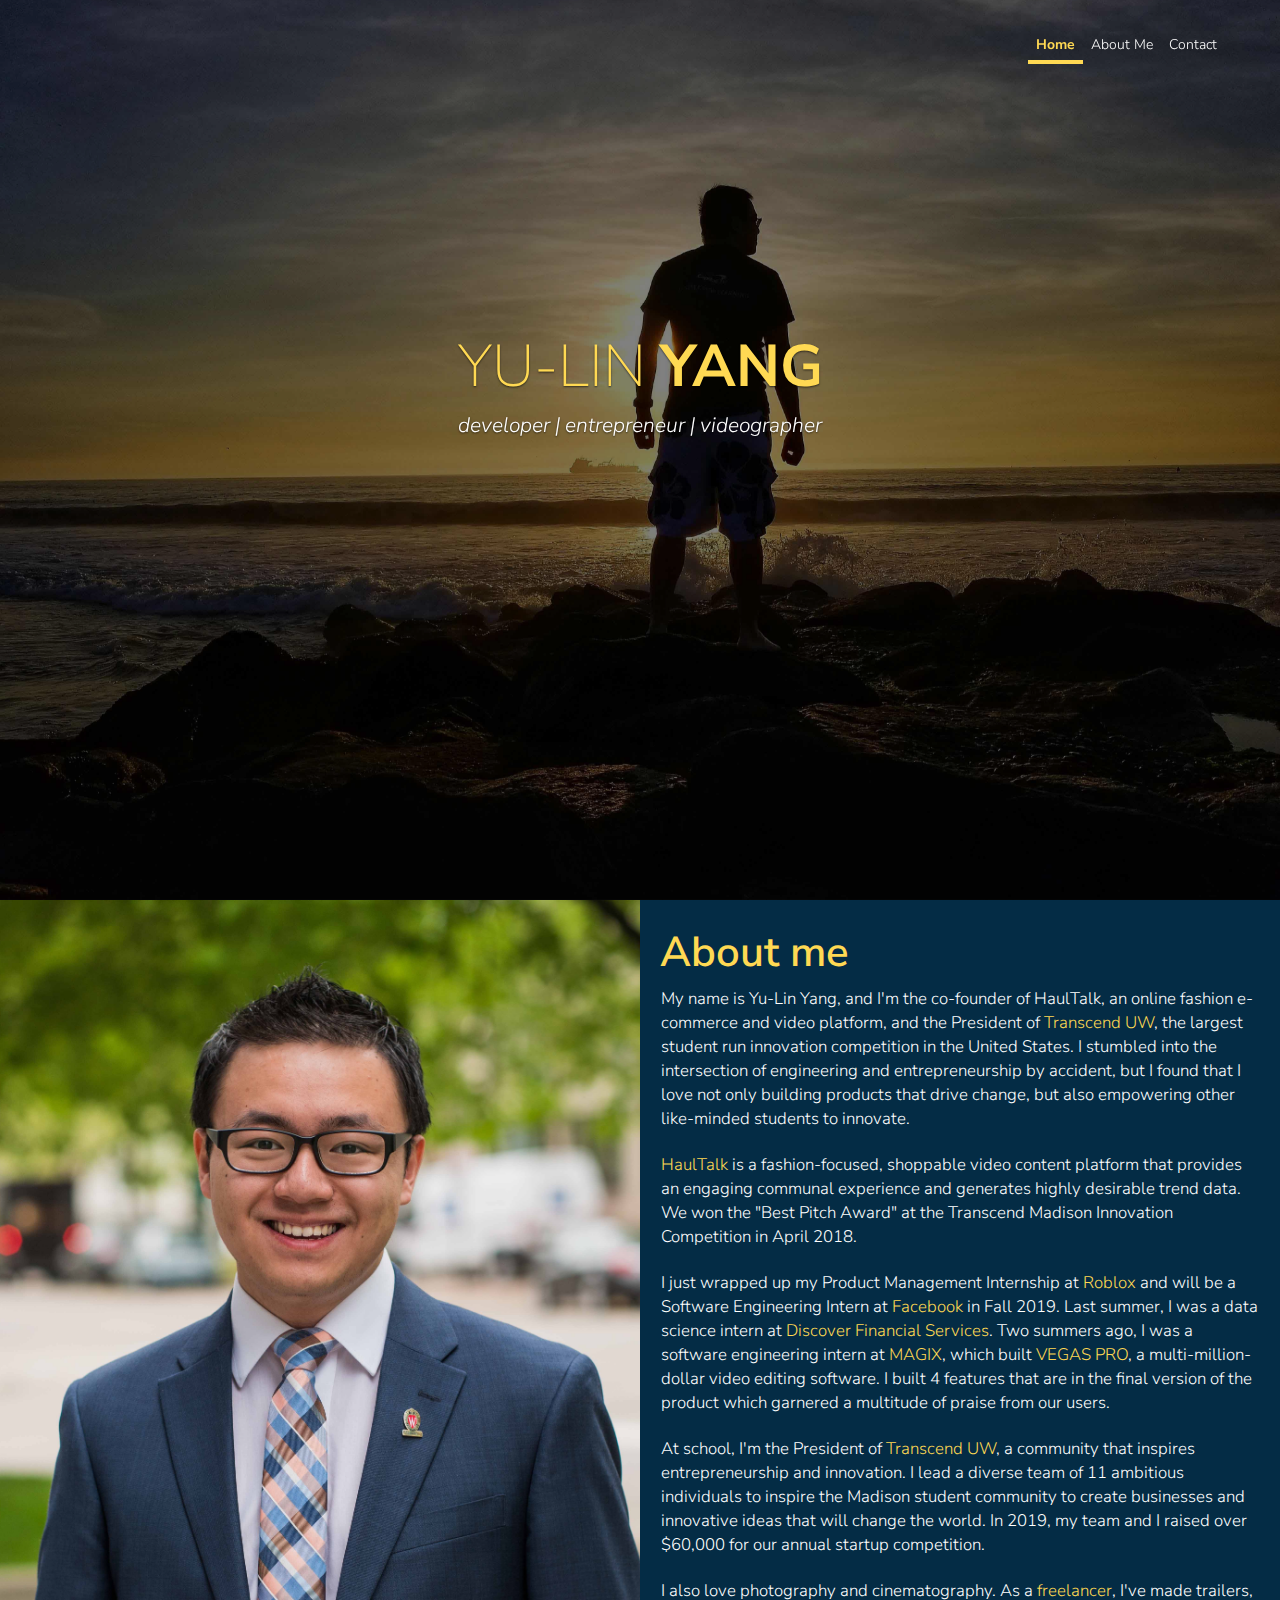
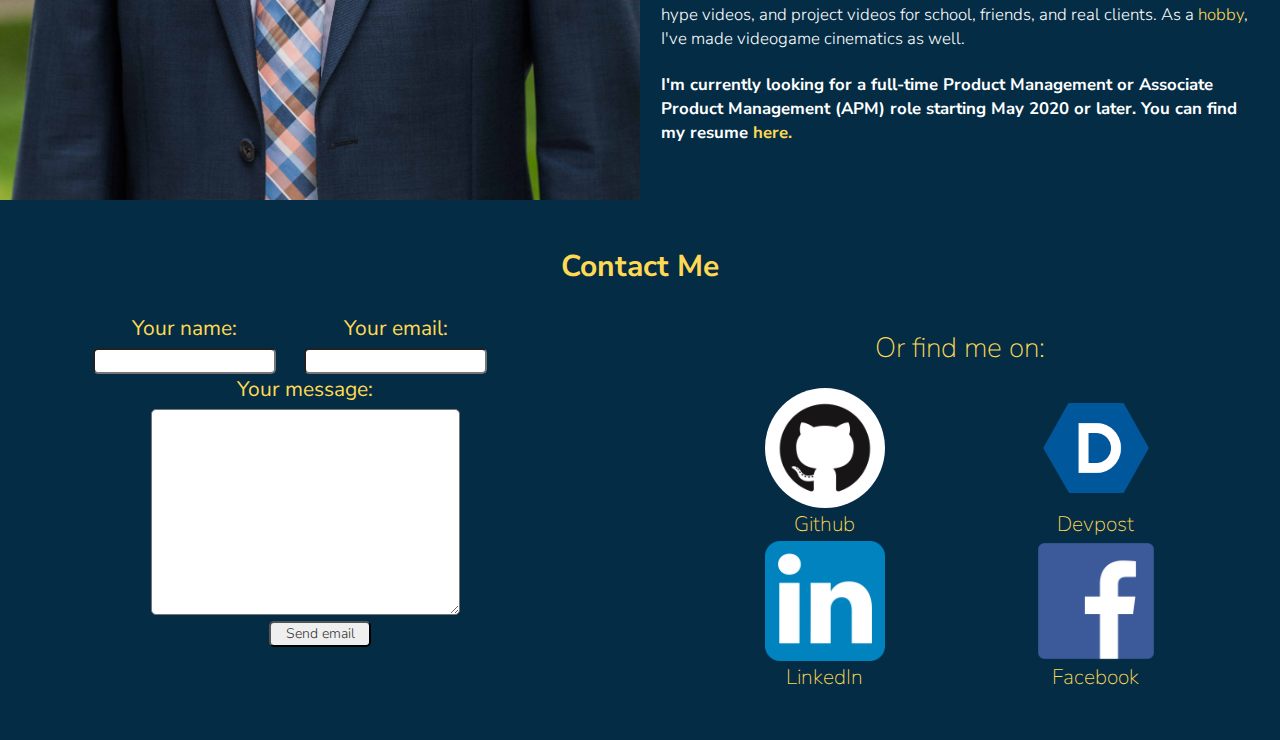
==== commit c6f69f3a: "2019 update" ====
--- a/index.html
+++ b/index.html
@@ -120,13 +120,13 @@
 
         <div class="about_text col-lg-6 col-md-6 fullheight" id="about_text_id">
               <h3>About me</h3>
-              <p>My name is Yu-Lin Yang, and I'm the co-founder of HaulTalk, an online fashion e-commerce and video platform, and the President of <a href="http://transcenduw.com/" target="_blank">Transcend UW</a>, the largest student run innovation competition in the United States. I stumbled into the intersection of engineering and entrepreneurship by accident, but I found that I love not only building products that drive change, but also empowering other like-minded students to innovate.
+              <p>My name is Yu-Lin Yang, and I'm the co-founder of HaulTalk, an online fashion e-commerce and video platform, and the President of <a href="http://transcenduw.com/" target="_blank">Transcend UW</a>, the largest student run innovation competition in the United States. I stumbled into the intersection of engineering and entrepreneurship by accident, but I found that I love not only building products that drive change, but also empowering other like-minded students to innovate. 
               </p><br>
               <p><a href="http://www.haultalk.com" target="_blank">HaulTalk</a> is a fashion-focused, shoppable video content platform that provides an engaging communal experience and generates highly desirable trend data. We won the "Best Pitch Award" at the Transcend Madison Innovation Competition in April 2018.
               </p><br>
-              <p>I'm currently a data science intern at <a href="http://www.discover.com" target="_blank">Discover Financial Services</a>. Last summer, I was a software engineering intern at <a href="http://www.magix.com/us/" target="_blank">MAGIX</a>, which built <a href="http://www.vegascreativesoftware.com/us/" target="_blank">VEGAS PRO</a>, a multi-million-dollar video editing software. I built 4 features that are in the final version of the product which garnered a multitude of praise from our users.
-              </p><br>
-              <p>At school, I'm the President of <a href="http://transcenduw.com/" target="_blank">Transcend UW</a>, a community that inspires entrepreneurship and innovation. I lead a diverse team of 11 ambitious individuals to inspire the Madison student community to create businesses and innovative ideas that will change the world.
+              <p>I just wrapped up my Product Management Internship at <a href="https://corp.roblox.com/" target="_blank">Roblox</a> and will be a Software Engineering Intern at <a href="https://www.facebook.com/careers/" target="_blank">Facebook</a> in Fall 2019. Last summer, I was a data science intern at <a href="http://www.discover.com" target="_blank">Discover Financial Services</a>. Two summers ago, I was a software engineering intern at <a href="http://www.magix.com/us/" target="_blank">MAGIX</a>, which built <a href="http://www.vegascreativesoftware.com/us/" target="_blank">VEGAS PRO</a>, a multi-million-dollar video editing software. I built 4 features that are in the final version of the product which garnered a multitude of praise from our users.
+              </p><br>
+              <p>At school, I'm the President of <a href="http://transcenduw.com/" target="_blank">Transcend UW</a>, a community that inspires entrepreneurship and innovation. I lead a diverse team of 11 ambitious individuals to inspire the Madison student community to create businesses and innovative ideas that will change the world. In 2019, my team and I raised over $60,000 for our annual startup competition.
               </p><br>
               <p>I also love photography and cinematography. As a <a href="https://www.youtube.com/user/SayW4Wumbo" target="_blank">freelancer</a>, I've made trailers, hype videos, and project videos for school, friends, and real clients. As a <a href="https://www.youtube.com/user/triplexlink" target=_"blank">hobby</a>, I've made videogame cinematics as well.
               </p><br>
@@ -134,7 +134,7 @@
               <p>If you have an idea for something amazing, crazy, or straight up impossible and need an extra hand, hit me up and I'm more than eager to explore the unknown with you.
               </p><br>
               -->
-              <p><em>You can find my resume <a href="resources/Yu-Lin_Yang_Resume_2018.pdf" target="_blank">here.</a></em>
+              <p><b>I'm currently looking for a full-time Product Management or Associate Product Management (APM) role starting May 2020 or later. You can find my resume <a href="resources/Yu-Lin_Yang_Resume_2019.pdf" target="_blank">here.</a></b>
         </div> 
 
 
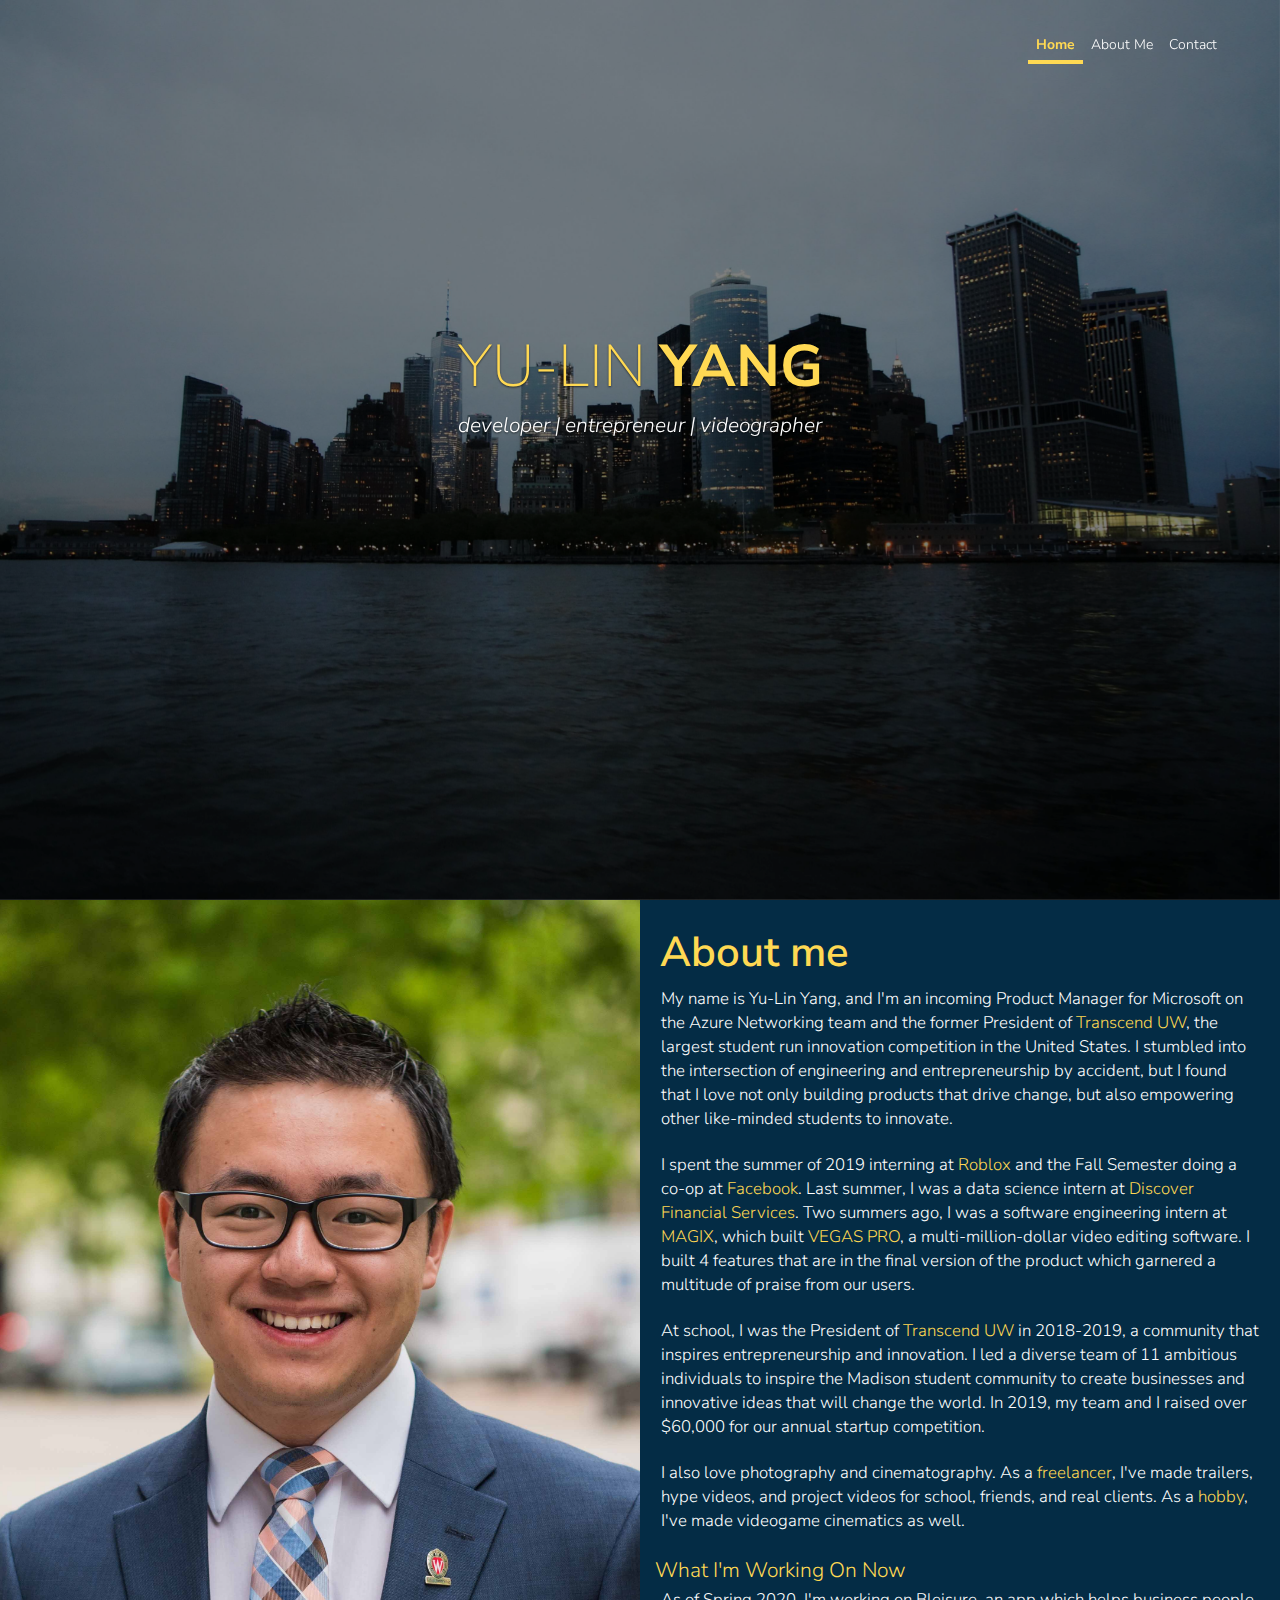
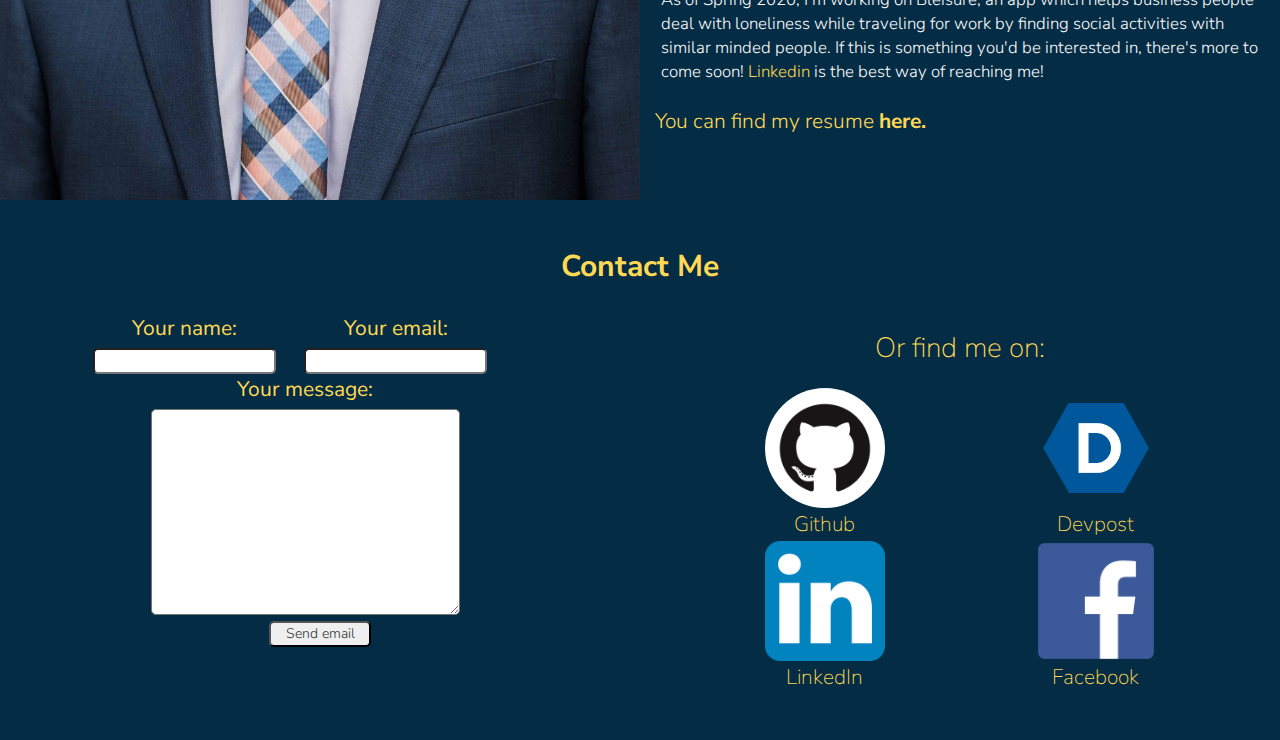
==== commit 2f109b54: "2020 update" ====
--- a/index.html
+++ b/index.html
@@ -120,13 +120,11 @@
 
         <div class="about_text col-lg-6 col-md-6 fullheight" id="about_text_id">
               <h3>About me</h3>
-              <p>My name is Yu-Lin Yang, and I'm the co-founder of HaulTalk, an online fashion e-commerce and video platform, and the President of <a href="http://transcenduw.com/" target="_blank">Transcend UW</a>, the largest student run innovation competition in the United States. I stumbled into the intersection of engineering and entrepreneurship by accident, but I found that I love not only building products that drive change, but also empowering other like-minded students to innovate. 
-              </p><br>
-              <p><a href="http://www.haultalk.com" target="_blank">HaulTalk</a> is a fashion-focused, shoppable video content platform that provides an engaging communal experience and generates highly desirable trend data. We won the "Best Pitch Award" at the Transcend Madison Innovation Competition in April 2018.
-              </p><br>
-              <p>I just wrapped up my Product Management Internship at <a href="https://corp.roblox.com/" target="_blank">Roblox</a> and will be a Software Engineering Intern at <a href="https://www.facebook.com/careers/" target="_blank">Facebook</a> in Fall 2019. Last summer, I was a data science intern at <a href="http://www.discover.com" target="_blank">Discover Financial Services</a>. Two summers ago, I was a software engineering intern at <a href="http://www.magix.com/us/" target="_blank">MAGIX</a>, which built <a href="http://www.vegascreativesoftware.com/us/" target="_blank">VEGAS PRO</a>, a multi-million-dollar video editing software. I built 4 features that are in the final version of the product which garnered a multitude of praise from our users.
-              </p><br>
-              <p>At school, I'm the President of <a href="http://transcenduw.com/" target="_blank">Transcend UW</a>, a community that inspires entrepreneurship and innovation. I lead a diverse team of 11 ambitious individuals to inspire the Madison student community to create businesses and innovative ideas that will change the world. In 2019, my team and I raised over $60,000 for our annual startup competition.
+              <p>My name is Yu-Lin Yang, and I'm an incoming Product Manager for Microsoft on the Azure Networking team and the former President of <a href="http://transcenduw.com/" target="_blank">Transcend UW</a>, the largest student run innovation competition in the United States. I stumbled into the intersection of engineering and entrepreneurship by accident, but I found that I love not only building products that drive change, but also empowering other like-minded students to innovate. 
+              </p><br>
+              <p>I spent the summer of 2019 interning at <a href="https://corp.roblox.com/" target="_blank">Roblox</a> and the Fall Semester doing a co-op at <a href="https://www.facebook.com/careers/" target="_blank">Facebook</a>. Last summer, I was a data science intern at <a href="http://www.discover.com" target="_blank">Discover Financial Services</a>. Two summers ago, I was a software engineering intern at <a href="http://www.magix.com/us/" target="_blank">MAGIX</a>, which built <a href="http://www.vegascreativesoftware.com/us/" target="_blank">VEGAS PRO</a>, a multi-million-dollar video editing software. I built 4 features that are in the final version of the product which garnered a multitude of praise from our users.
+              </p><br>
+              <p>At school, I was the President of <a href="http://transcenduw.com/" target="_blank">Transcend UW</a> in 2018-2019, a community that inspires entrepreneurship and innovation. I led a diverse team of 11 ambitious individuals to inspire the Madison student community to create businesses and innovative ideas that will change the world. In 2019, my team and I raised over $60,000 for our annual startup competition.
               </p><br>
               <p>I also love photography and cinematography. As a <a href="https://www.youtube.com/user/SayW4Wumbo" target="_blank">freelancer</a>, I've made trailers, hype videos, and project videos for school, friends, and real clients. As a <a href="https://www.youtube.com/user/triplexlink" target=_"blank">hobby</a>, I've made videogame cinematics as well.
               </p><br>
@@ -134,7 +132,11 @@
               <p>If you have an idea for something amazing, crazy, or straight up impossible and need an extra hand, hit me up and I'm more than eager to explore the unknown with you.
               </p><br>
               -->
-              <p><b>I'm currently looking for a full-time Product Management or Associate Product Management (APM) role starting May 2020 or later. You can find my resume <a href="resources/Yu-Lin_Yang_Resume_2019.pdf" target="_blank">here.</a></b>
+              <h4>What I'm Working On Now</h4>
+              <p>As of Spring 2020, I'm working on Bleisure, an app which helps business people deal with loneliness while traveling for work by finding social activities with similar minded people. If this is something you'd be interested in, there's more to come soon!
+              <a href="https://www.linkedin.com/in/yyang0087" target="_blank">Linkedin</a> is the best way of reaching me! </p>
+              <br>
+              <h4>You can find my resume <b><a href="resources/Yu-Lin_Yang_Resume_2019.pdf" target="_blank">here.</a></b></h4>
         </div> 
 
 
--- a/css/style.css
+++ b/css/style.css
@@ -268,6 +268,15 @@
   font-size: 3em;
   color: #FFD953;
   padding: 10px;
+  margin: 0px 10px 0px;
+}
+
+.about_text h4 {
+  
+  font-weight: 300;
+  font-size: 1.5em;
+  color: #FFD953;
+  padding: 5px;
   margin: 0px 10px 0px;
 }
 
